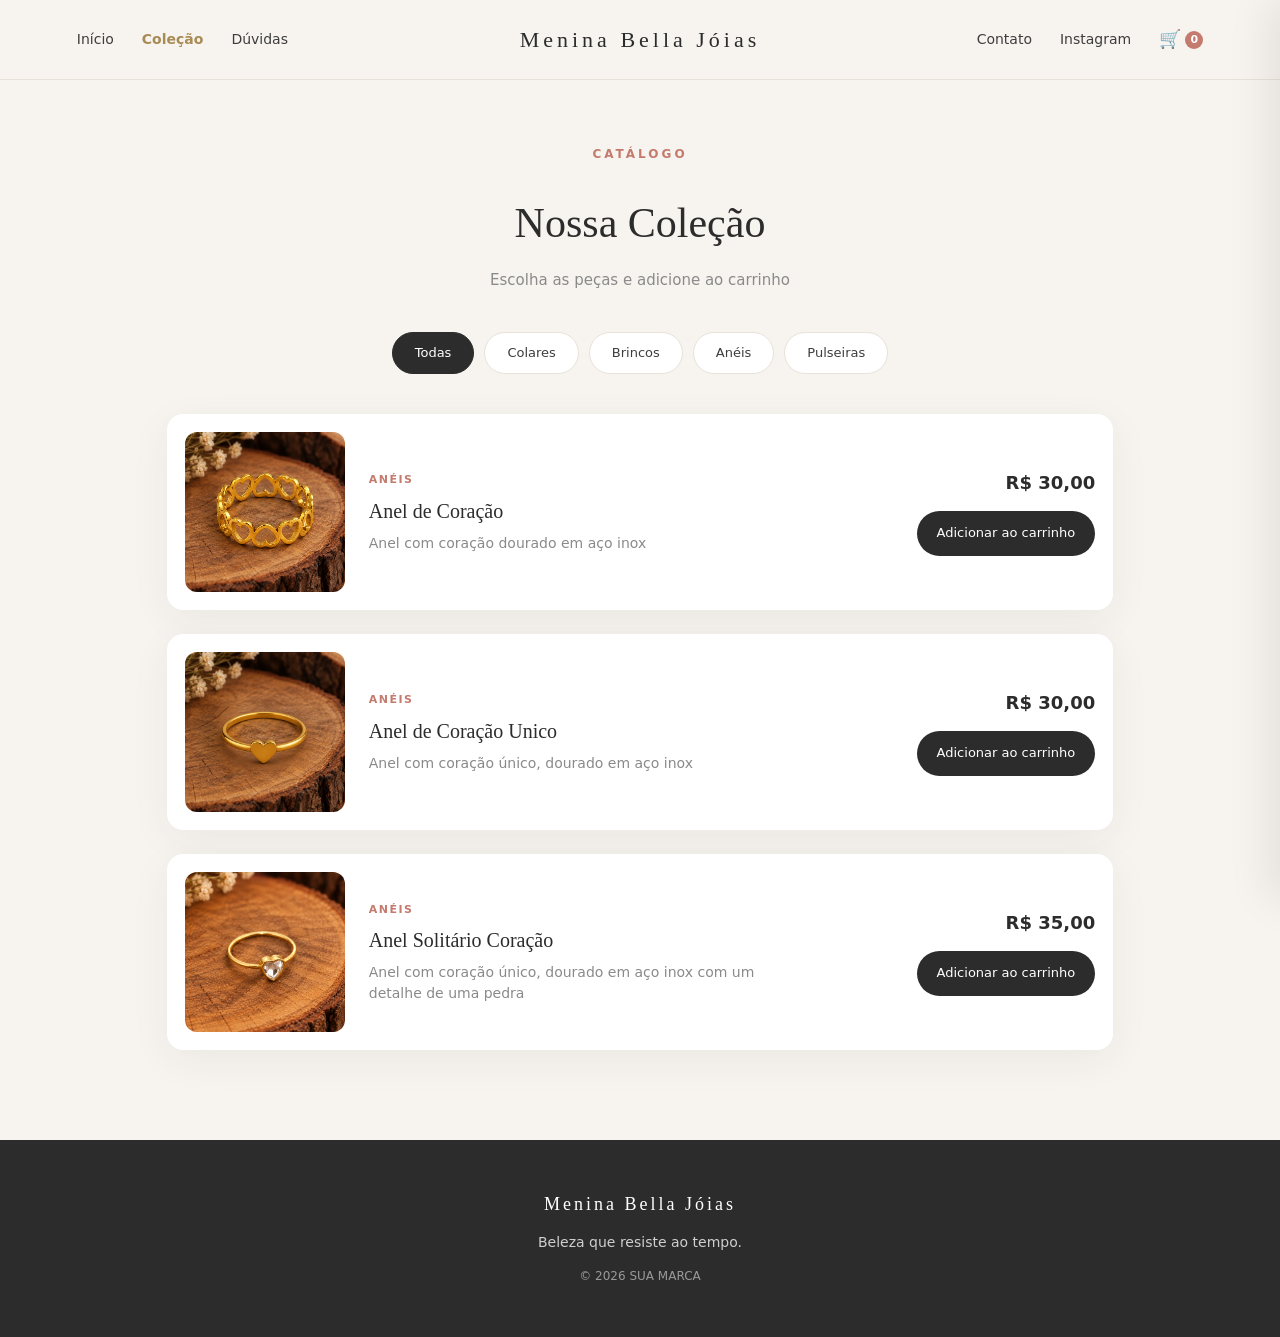
==== colecao.html @ 0f380710 "Add files via upload" ====
<!DOCTYPE html>
<html lang="pt-BR">
<head>
  <meta charset="UTF-8">
  <meta name="viewport" content="width=device-width, initial-scale=1.0">
  <meta name="theme-color" content="#f7f4ef">
  <title>Coleção | SUA MARCA</title>
  <link rel="stylesheet" href="style.css?v=3">
  <script src="script.js?v=4" defer></script>
</head>
<body>
  <header class="topo">
    <nav class="nav-esquerda">
      <a href="index.html">Início</a>
      <a href="colecao.html" class="ativo">Coleção</a>
      <a href="index.html#duvidas">Dúvidas</a>
    </nav>

    <a class="logo" href="index.html">SUA MARCA</a>

    <div class="nav-direita">
      <a href="index.html#contato">Contato</a>
      <a class="instagram-topo" href="#" id="instagramTopo" target="_blank" rel="noopener">Instagram</a>
      <button class="carrinho-btn" id="abrirCarrinho" aria-label="Abrir carrinho">
        <span class="carrinho-icone">🛒</span>
        <span class="carrinho-contador" id="carrinhoContador">0</span>
      </button>
    </div>
  </header>

  <main>
    <section class="pagina-colecao">
      <div class="pagina-colecao-topo">
        <span class="sobretitulo">Catálogo</span>
        <h1>Nossa Coleção</h1>
        <p>Escolha as peças e adicione ao carrinho</p>
      </div>

      <div class="filtros" id="filtros">
        <button class="filtro ativo" data-categoria="Todas">Todas</button>
        <button class="filtro" data-categoria="Colares">Colares</button>
        <button class="filtro" data-categoria="Brincos">Brincos</button>
        <button class="filtro" data-categoria="Anéis">Anéis</button>
        <button class="filtro" data-categoria="Pulseiras">Pulseiras</button>
      </div>

      <div class="lista-produtos" id="produtos"></div>
    </section>
  </main>

  <footer>
    <div class="footer-conteudo">
      <a class="logo" href="index.html">SUA MARCA</a>
      <p>Beleza que resiste ao tempo.</p>
      <small>© <span id="ano"></span> SUA MARCA</small>
    </div>
  </footer>

    <!-- MODAL PRODUTO -->
  <div class="modal" id="modalProduto" hidden>
    <div class="modal-fundo" id="fecharModalFundo"></div>
    <div class="modal-conteudo">
      <button class="modal-fechar" id="fecharModal">×</button>
      
      <div class="modal-imagem">
        <img id="modalImg" src="" alt="">
      </div>

      <div class="modal-info">
        <span class="tag" id="modalCategoria"></span>
        <h3 id="modalNome"></h3>
        <p class="modal-descricao" id="modalDescricao"></p>
        <p class="modal-preco" id="modalPreco"></p>

        <div class="tamanhos" id="modalTamanhos" hidden>
          <span class="tamanhos-titulo">Escolha o tamanho:</span>
          <div class="tamanhos-lista" id="listaTamanhos"></div>
        </div>

        <button class="botao" id="modalAdicionar" disabled>Adicionar ao carrinho</button>
      </div>
    </div>
  </div>

  <!-- CARRINHO -->
  <div class="carrinho-painel" id="carrinhoPainel">
    <div class="carrinho-cabecalho">
      <h3>Carrinho</h3>
      <button class="modal-fechar" id="fecharCarrinho">×</button>
    </div>
    <div class="carrinho-itens" id="carrinhoItens"></div>
    <div class="carrinho-rodape">
      <div class="carrinho-total">
        <span>Total</span>
        <strong id="carrinhoTotal">R$ 0,00</strong>
      </div>
      <button class="botao" id="fazerPedido" disabled>Fazer pedido</button>
      <p class="carrinho-obs">Enviaremos o pedido pelo WhatsApp para combinarmos os detalhes.</p>
    </div>
  </div>
  <div class="carrinho-fundo" id="carrinhoFundo"></div>
</body>
</html>
---- style.css ----
:root {
  --creme: #f7f4ef;
  --branco: #ffffff;
  --carvao: #2c2c2c;
  --texto: #3d3d3d;
  --dourado: #c5a572;
  --dourado-escuro: #a88b55;
  --rose: #c47a6d;
  --cinza: #8a8a8a;
  --borda: #e8e2d9;
  --sombra: 0 10px 40px rgba(44, 44, 44, 0.06);
}

* {
  box-sizing: border-box;
  margin: 0;
  padding: 0;
}

html {
  scroll-behavior: smooth;
}

body {
  font-family: "Segoe UI", system-ui, -apple-system, sans-serif;
  background: var(--creme);
  color: var(--texto);
  line-height: 1.6;
}

a {
  color: inherit;
  text-decoration: none;
}

button {
  font: inherit;
  border: none;
  background: none;
  cursor: pointer;
}

/* ========== HEADER ========== */
.topo {
  display: grid;
  grid-template-columns: 1fr auto 1fr;
  align-items: center;
  padding: 22px 6%;
  background: rgba(247, 244, 239, 0.92);
  backdrop-filter: blur(12px);
  position: sticky;
  top: 0;
  z-index: 50;
  border-bottom: 1px solid var(--borda);
}

.nav-esquerda,
.nav-direita {
  display: flex;
  align-items: center;
  gap: 28px;
  font-size: 14px;
}

.nav-direita {
  justify-content: flex-end;
}

.nav-esquerda a:hover,
.nav-direita a:hover {
  color: var(--dourado-escuro);
}

.logo {
  font-family: Georgia, "Times New Roman", serif;
  font-size: 22px;
  letter-spacing: 4px;
  color: var(--carvao);
  text-align: center;
}

.instagram-topo {
  font-weight: 500;
}

.carrinho-btn {
  position: relative;
  display: flex;
  align-items: center;
  gap: 4px;
  font-size: 18px;
}

.carrinho-contador {
  background: var(--rose);
  color: white;
  font-size: 11px;
  font-weight: 600;
  min-width: 18px;
  height: 18px;
  border-radius: 50%;
  display: flex;
  align-items: center;
  justify-content: center;
}

/* ========== HERO ========== */
/* ========== HERO ========== */
.hero {
  display: grid;
  grid-template-columns: 1fr 1fr;
  align-items: center;
  gap: 40px;
  padding: 40px 6% 50px;
  max-width: 1300px;
  margin: 0 auto;
}

.hero-conteudo {
  padding: 20px 0;
}

.sobretitulo {
  display: inline-block;
  font-size: 12px;
  font-weight: 600;
  letter-spacing: 3px;
  text-transform: uppercase;
  color: var(--rose);
  margin-bottom: 18px;
}

.hero h1 {
  font-family: Georgia, serif;
  font-size: clamp(42px, 5vw, 58px);
  font-weight: normal;
  line-height: 1.12;
  color: var(--carvao);
  margin-bottom: 20px;
}

.hero-conteudo p {
  font-size: 16px;
  color: var(--cinza);
  max-width: 360px;
  margin-bottom: 32px;
}

.botao {
  display: inline-flex;
  align-items: center;
  justify-content: center;
  padding: 14px 30px;
  background: var(--carvao);
  color: white;
  font-size: 14px;
  font-weight: 500;
  border-radius: 100px;
  transition: 0.25s;
}

.botao:hover {
  background: var(--dourado-escuro);
}

.botao:disabled {
  opacity: 0.4;
  cursor: not-allowed;
}

.botao-outline {
  background: transparent;
  color: var(--carvao);
  border: 1.5px solid var(--carvao);
}

.botao-outline:hover {
  background: var(--carvao);
  color: white;
}

.hero-imagem {
  border-radius: 18px;
  overflow: hidden;
  max-height: 420px;
}

.hero-imagem img {
  width: 100%;
  height: 420px;
  object-fit: cover;
  display: block;
}

/* ========== COLEÇÃO ========== */
/* ========== COLEÇÃO ========== */
.colecao {
  padding: 50px 6% 80px;
  max-width: 1100px;
  margin: 0 auto;
}

.filtros {
  display: flex;
  flex-wrap: wrap;
  gap: 10px;
  margin-bottom: 40px;
  justify-content: center;
}

.filtro {
  padding: 10px 22px;
  border-radius: 100px;
  border: 1px solid var(--borda);
  background: var(--branco);
  font-size: 13px;
  color: var(--texto);
  transition: 0.2s;
}

.filtro:hover,
.filtro.ativo {
  background: var(--carvao);
  color: white;
  border-color: var(--carvao);
}

/* LISTA DE PRODUTOS */
.lista-produtos {
  display: flex;
  flex-direction: column;
  gap: 24px;
}

.produto-lista {
  display: grid;
  grid-template-columns: 160px 1fr auto;
  gap: 24px;
  align-items: center;
  background: var(--branco);
  border-radius: 16px;
  padding: 18px;
  box-shadow: var(--sombra);
  transition: transform 0.25s, box-shadow 0.25s;
}

.produto-lista:hover {
  transform: translateY(-3px);
  box-shadow: 0 14px 40px rgba(44, 44, 44, 0.08);
}

.produto-lista-imagem {
  width: 160px;
  height: 160px;
  border-radius: 12px;
  overflow: hidden;
  background: #eee;
  cursor: pointer;
}

.produto-lista-imagem img {
  width: 100%;
  height: 100%;
  object-fit: cover;
  transition: transform 0.4s;
}

.produto-lista:hover .produto-lista-imagem img {
  transform: scale(1.05);
}

.produto-lista-info {
  display: flex;
  flex-direction: column;
  gap: 6px;
}

.produto-lista-info .categoria {
  font-size: 11px;
  letter-spacing: 1.5px;
  text-transform: uppercase;
  color: var(--rose);
  font-weight: 600;
}

.produto-lista-info h3 {
  font-family: Georgia, serif;
  font-size: 20px;
  font-weight: normal;
  color: var(--carvao);
  cursor: pointer;
}

.produto-lista-info .descricao {
  font-size: 14px;
  color: var(--cinza);
  line-height: 1.5;
  max-width: 420px;
}

.produto-lista-acao {
  display: flex;
  flex-direction: column;
  align-items: flex-end;
  gap: 14px;
  min-width: 140px;
}

.produto-lista-acao .preco {
  font-size: 18px;
  font-weight: 600;
  color: var(--carvao);
}

.produto-lista-acao .botao {
  padding: 12px 20px;
  font-size: 13px;
}

/* Responsivo da lista */
@media (max-width: 700px) {
  .produto-lista {
    grid-template-columns: 110px 1fr;
    gap: 16px;
  }

  .produto-lista-imagem {
    width: 110px;
    height: 110px;
  }

  .produto-lista-acao {
    grid-column: 1 / -1;
    flex-direction: row;
    justify-content: space-between;
    align-items: center;
    margin-top: 6px;
  }
}
/* ========== DÚVIDAS ========== */
.duvidas {
  padding: 90px 6%;
  background: var(--branco);
}

.duvidas-topo {
  text-align: center;
  margin-bottom: 50px;
}

.duvidas-topo h2 {
  font-family: Georgia, serif;
  font-size: clamp(32px, 4vw, 42px);
  font-weight: normal;
  color: var(--carvao);
  margin-top: 8px;
}

.duvidas-grid {
  display: grid;
  grid-template-columns: 0.9fr 1.3fr;
  gap: 60px;
  max-width: 1050px;
  margin: 0 auto;
}

.sobre-nos h3 {
  font-family: Georgia, serif;
  font-size: 24px;
  font-weight: normal;
  color: var(--carvao);
  margin-bottom: 16px;
}

.sobre-nos p {
  color: var(--cinza);
  line-height: 1.75;
}

.faq-item {
  border-bottom: 1px solid var(--borda);
}

.faq-pergunta {
  width: 100%;
  text-align: left;
  padding: 20px 0;
  font-size: 15px;
  font-weight: 500;
  color: var(--carvao);
  display: flex;
  justify-content: space-between;
  align-items: center;
  gap: 20px;
}

.faq-pergunta::after {
  content: "+";
  font-size: 22px;
  color: var(--dourado);
  font-weight: 300;
}

.faq-item.aberto .faq-pergunta::after {
  content: "−";
}

.faq-resposta {
  max-height: 0;
  overflow: hidden;
  transition: max-height 0.35s ease;
}

.faq-item.aberto .faq-resposta {
  max-height: 280px;
}

.faq-resposta p {
  padding-bottom: 20px;
  color: var(--cinza);
  font-size: 14px;
  line-height: 1.7;
}

/* ========== CONTATO ========== */
.contato {
  padding: 100px 6%;
  background: var(--creme);
}

.contato-box {
  max-width: 580px;
  margin: 0 auto;
  text-align: center;
  background: var(--branco);
  padding: 60px 40px;
  border-radius: 24px;
  box-shadow: var(--sombra);
}

.contato-box h2 {
  font-family: Georgia, serif;
  font-size: 34px;
  font-weight: normal;
  color: var(--carvao);
  margin: 10px 0 16px;
}

.contato-box p {
  color: var(--cinza);
  margin-bottom: 32px;
}

.contato-botoes {
  display: flex;
  justify-content: center;
  gap: 14px;
  flex-wrap: wrap;
}

/* ========== FOOTER ========== */
footer {
  padding: 50px 20px;
  text-align: center;
  background: var(--carvao);
  color: #cfcfcf;
}

footer .logo {
  color: white;
  font-size: 18px;
  letter-spacing: 3px;
}

footer p {
  margin: 12px 0 8px;
  font-size: 14px;
}

footer small {
  font-size: 12px;
  color: #999;
}

/* ========== MODAL ========== */
.modal {
  position: fixed;
  inset: 0;
  z-index: 100;
  display: flex;
  align-items: center;
  justify-content: center;
  padding: 20px;
}

.modal[hidden] {
  display: none;
}

.modal-fundo {
  position: absolute;
  inset: 0;
  background: rgba(44, 44, 44, 0.45);
}

.modal-conteudo {
  position: relative;
  background: var(--branco);
  width: 100%;
  max-width: 880px;
  display: grid;
  grid-template-columns: 1fr 1fr;
  border-radius: 20px;
  overflow: hidden;
  max-height: 90vh;
}

.modal-fechar {
  position: absolute;
  top: 16px;
  right: 20px;
  font-size: 28px;
  color: #666;
  z-index: 2;
  line-height: 1;
}

.modal-imagem img {
  width: 100%;
  height: 100%;
  object-fit: cover;
  min-height: 400px;
}

.modal-info {
  padding: 48px 40px;
  display: flex;
  flex-direction: column;
  gap: 14px;
}

.tag {
  font-size: 11px;
  letter-spacing: 1.5px;
  text-transform: uppercase;
  color: var(--rose);
  font-weight: 600;
}

.modal-info h3 {
  font-family: Georgia, serif;
  font-size: 28px;
  font-weight: normal;
  color: var(--carvao);
}

.modal-descricao {
  color: var(--cinza);
  font-size: 15px;
  line-height: 1.7;
  flex: 1;
}

.modal-preco {
  font-size: 22px;
  font-weight: 600;
  color: var(--carvao);
}

/* ========== CARRINHO ========== */
.carrinho-painel {
  position: fixed;
  top: 0;
  right: 0;
  width: 400px;
  max-width: 100%;
  height: 100%;
  background: var(--branco);
  z-index: 200;
  display: flex;
  flex-direction: column;
  transform: translateX(100%);
  transition: transform 0.35s ease;
  box-shadow: -12px 0 40px rgba(0,0,0,0.08);
}

.carrinho-painel.aberto {
  transform: translateX(0);
}

.carrinho-fundo {
  position: fixed;
  inset: 0;
  background: rgba(44, 44, 44, 0.35);
  z-index: 150;
  opacity: 0;
  visibility: hidden;
  transition: 0.3s;
}

.carrinho-fundo.aberto {
  opacity: 1;
  visibility: visible;
}

.carrinho-cabecalho {
  display: flex;
  justify-content: space-between;
  align-items: center;
  padding: 24px 28px;
  border-bottom: 1px solid var(--borda);
}

.carrinho-cabecalho h3 {
  font-family: Georgia, serif;
  font-size: 22px;
  font-weight: normal;
  color: var(--carvao);
}

.carrinho-itens {
  flex: 1;
  overflow-y: auto;
  padding: 12px 28px;
}

.carrinho-vazio {
  text-align: center;
  color: var(--cinza);
  padding: 60px 0;
  font-size: 15px;
}

.carrinho-item {
  display: flex;
  gap: 16px;
  padding: 18px 0;
  border-bottom: 1px solid var(--borda);
}

.carrinho-item img {
  width: 76px;
  height: 76px;
  object-fit: cover;
  border-radius: 10px;
  background: #eee;
}

.carrinho-item-info h4 {
  font-size: 15px;
  font-weight: 500;
  color: var(--carvao);
  margin-bottom: 4px;
}

.carrinho-item-info p {
  font-size: 13px;
  color: var(--cinza);
}

.carrinho-item-remover {
  font-size: 12px;
  color: var(--rose);
  margin-top: 8px;
  text-decoration: underline;
}

.carrinho-rodape {
  padding: 24px 28px 32px;
  border-top: 1px solid var(--borda);
}

.carrinho-total {
  display: flex;
  justify-content: space-between;
  font-size: 18px;
  margin-bottom: 20px;
  color: var(--carvao);
}

/* ========== PÁGINA COLEÇÃO ========== */
.pagina-colecao {
  padding: 60px 6% 90px;
  max-width: 1100px;
  margin: 0 auto;
}

.pagina-colecao-topo {
  text-align: center;
  margin-bottom: 40px;
}

.pagina-colecao-topo h1 {
  font-family: Georgia, serif;
  font-size: clamp(32px, 4vw, 42px);
  font-weight: normal;
  color: var(--carvao);
  margin: 8px 0 10px;
}

.pagina-colecao-topo p {
  color: var(--cinza);
  font-size: 15px;
}

.nav-esquerda a.ativo,
.nav-direita a.ativo {
  color: var(--dourado-escuro);
  font-weight: 600;
}
/* Tamanhos */
.tamanhos {
  margin: 8px 0 6px;
}

.tamanhos-titulo {
  display: block;
  font-size: 13px;
  font-weight: 500;
  color: var(--carvao);
  margin-bottom: 10px;
}

.tamanhos-lista {
  display: flex;
  flex-wrap: wrap;
  gap: 8px;
}

.tamanho-btn {
  min-width: 42px;
  height: 38px;
  border: 1px solid var(--borda);
  border-radius: 8px;
  background: white;
  font-size: 13px;
  color: var(--carvao);
  transition: 0.2s;
}

.tamanho-btn:hover {
  border-color: var(--carvao);
}

.tamanho-btn.selecionado {
  background: var(--carvao);
  color: white;
  border-color: var(--carvao);
}

/* ===== VERSÃO PARA CELULAR ===== */
@media (max-width: 768px) {

  /* Ajuste geral */
  img {
    max-width: 100%;
  }

  /* Menu superior */
  .topo {
    display: flex;
    flex-direction: column;
    align-items: stretch;
    gap: 12px;
    padding: 15px;
    position: relative;
  }

  .topo > .logo {
    order: -1;
    font-size: 20px;
    letter-spacing: 2px;
  }

  .nav-esquerda,
  .nav-direita {
    justify-content: center;
    flex-wrap: wrap;
    gap: 12px 16px;
    font-size: 13px;
  }

  /* Página inicial */
  .hero {
    grid-template-columns: minmax(0, 1fr);
    gap: 22px;
    padding: 30px 16px;
  }

  .hero h1 {
    font-size: clamp(34px, 9vw, 46px);
  }

  .hero-imagem {
    max-height: none;
  }

  .hero-imagem img {
    height: auto;
    aspect-ratio: 4 / 3;
    object-fit: cover;
  }

  /* Coleção de produtos */
  .pagina-colecao {
    padding: 30px 14px 60px;
  }

  .filtros {
    gap: 8px;
    margin-bottom: 24px;
  }

  .filtro {
    padding: 9px 14px;
  }

  .produto-lista {
    grid-template-columns: 95px minmax(0, 1fr);
    gap: 12px;
    padding: 12px;
  }

  .produto-lista-imagem {
    width: 95px;
    height: 95px;
  }

  .produto-lista-info {
    min-width: 0;
    overflow-wrap: anywhere;
  }

  .produto-lista-info h3 {
    font-size: 17px;
  }

  .produto-lista-acao {
    grid-column: 1 / -1;
    min-width: 0;
    flex-direction: row;
    flex-wrap: wrap;
    align-items: center;
    justify-content: space-between;
    gap: 10px;
  }

  .produto-lista-acao .botao {
    max-width: 100%;
    text-align: center;
  }

  /* Dúvidas e contato */
  .duvidas {
    padding: 50px 16px;
  }

  .duvidas-grid {
    grid-template-columns: minmax(0, 1fr);
    gap: 28px;
  }

  .contato {
    padding: 50px 16px;
  }

  .contato-box {
    padding: 32px 18px;
  }

  .contato-box h2 {
    font-size: 28px;
  }

  /* Janela do produto */
  .modal {
    padding: 12px;
  }

  .modal-conteudo {
    grid-template-columns: minmax(0, 1fr);
    max-height: 90dvh;
    overflow-y: auto;
  }

  .modal-imagem img {
    height: 220px;
    min-height: 0;
  }

  .modal-info {
    padding: 24px 18px;
  }

  /* Carrinho */
  .carrinho-painel {
    width: 100%;
  }
}

/* CORREÇÃO DO CABEÇALHO NO CELULAR */

@media screen and (max-width: 768px) {

  .topo {
    display: flex;
    flex-direction: column;
    align-items: center;
    width: 100%;
    padding: 16px 12px;
    gap: 14px;
  }

  /* Nome da loja centralizado */
  .topo .logo {
    order: -1;
    width: 100%;
    text-align: center;
    font-size: 20px;
    letter-spacing: 2px;
    line-height: 1.4;
  }

  /* Menus adaptados à tela */
  .topo .nav-esquerda,
  .topo .nav-direita {
    width: 100%;
    display: flex;
    align-items: center;
    justify-content: center;
    flex-wrap: wrap;
    gap: 12px 18px;
    font-size: 13px;
  }

  .topo .nav-esquerda {
    order: 1;
  }

  .topo .nav-direita {
    order: 2;
  }

  /* Carrinho completamente visível */
  .topo .carrinho-btn {
    flex-shrink: 0;
  }

}
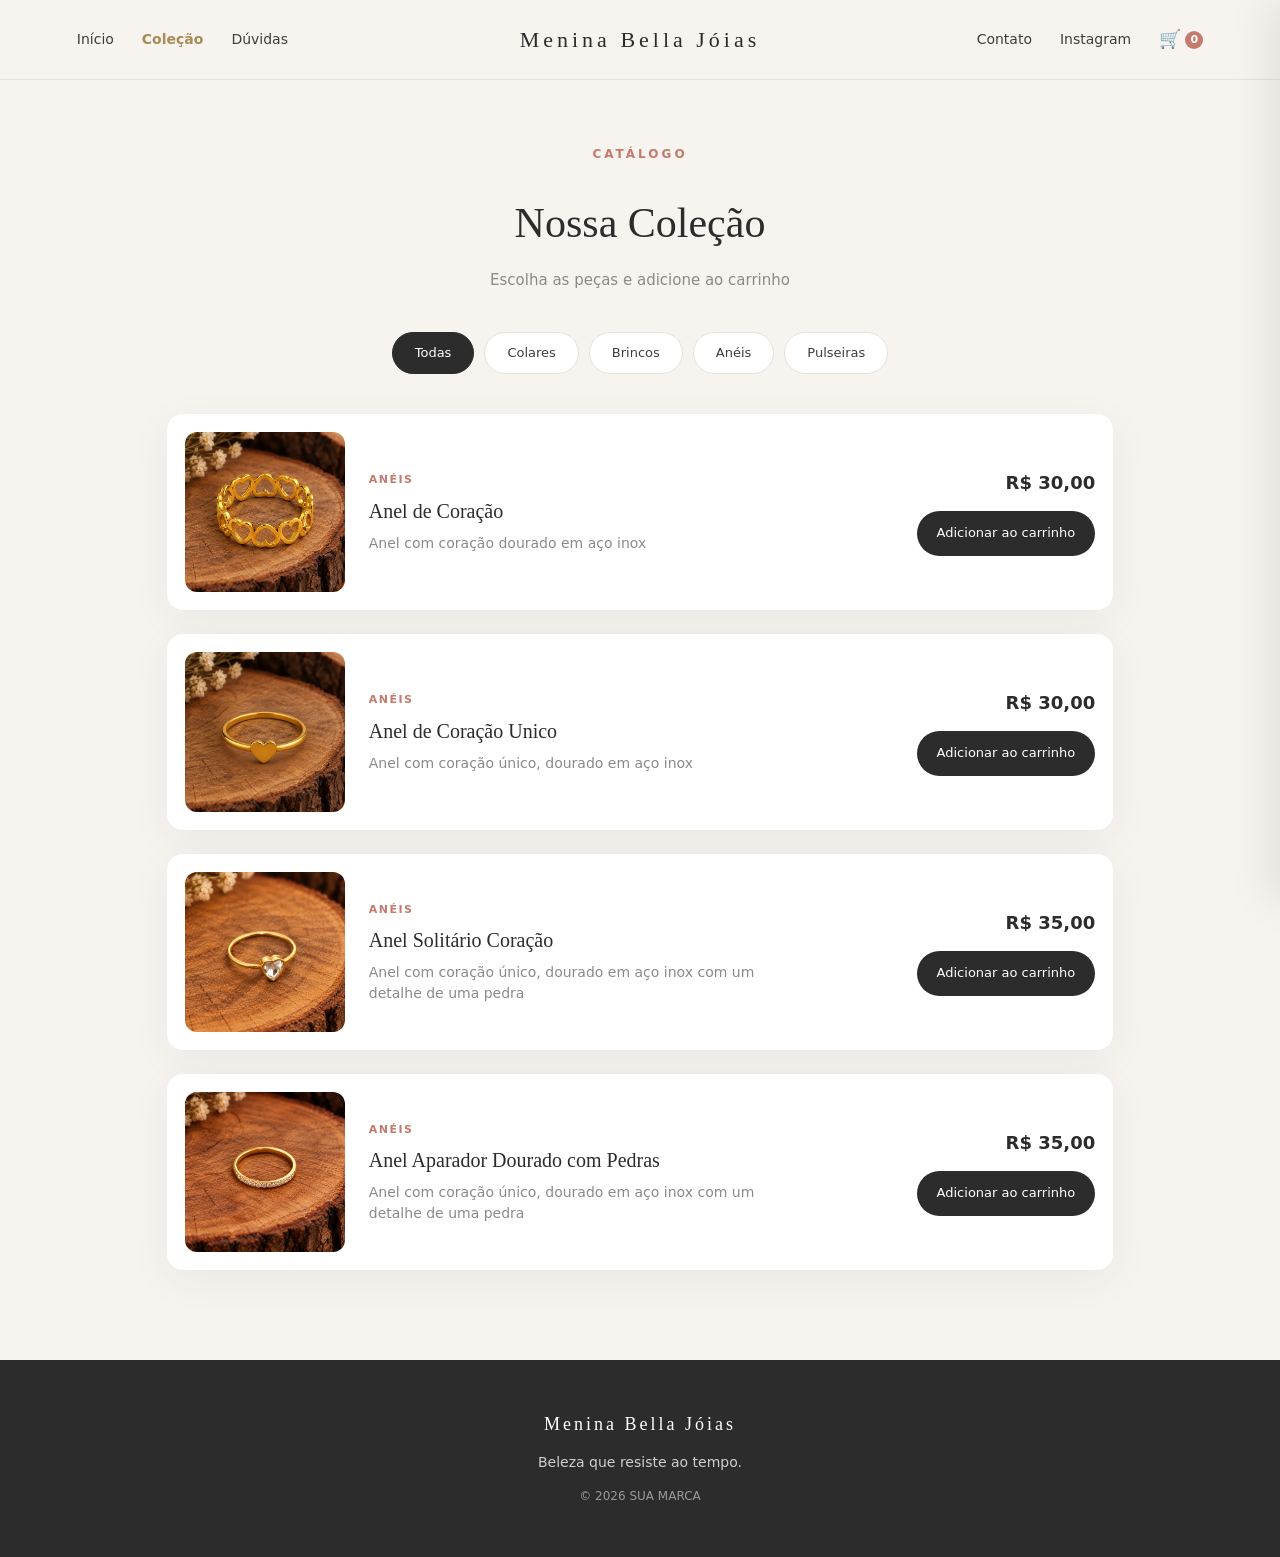
==== commit f3f19e18: "Add files via upload" ====
--- a/colecao.html
+++ b/colecao.html
@@ -6,7 +6,7 @@
   <meta name="theme-color" content="#f7f4ef">
   <title>Coleção | SUA MARCA</title>
   <link rel="stylesheet" href="style.css?v=3">
-  <script src="script.js?v=4" defer></script>
+  <script src="script.js?v=5" defer></script>
 </head>
 <body>
   <header class="topo">
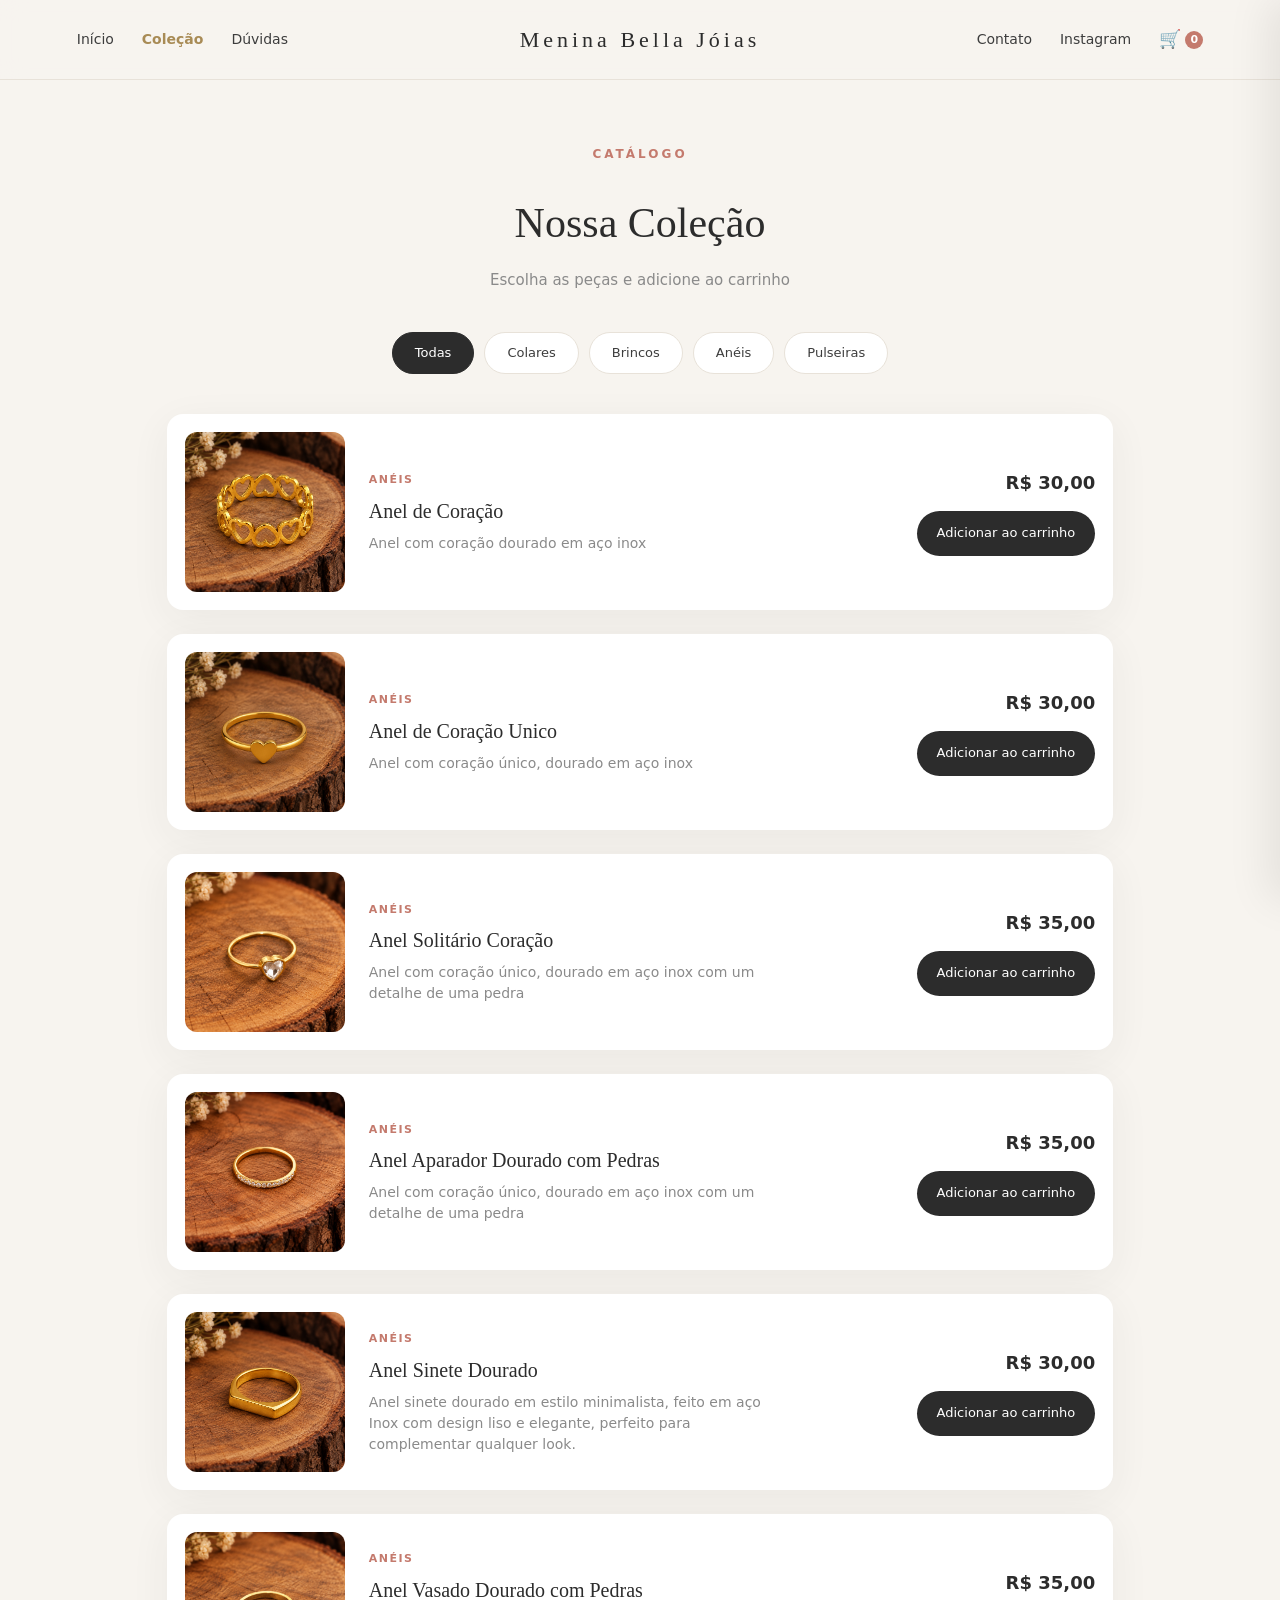
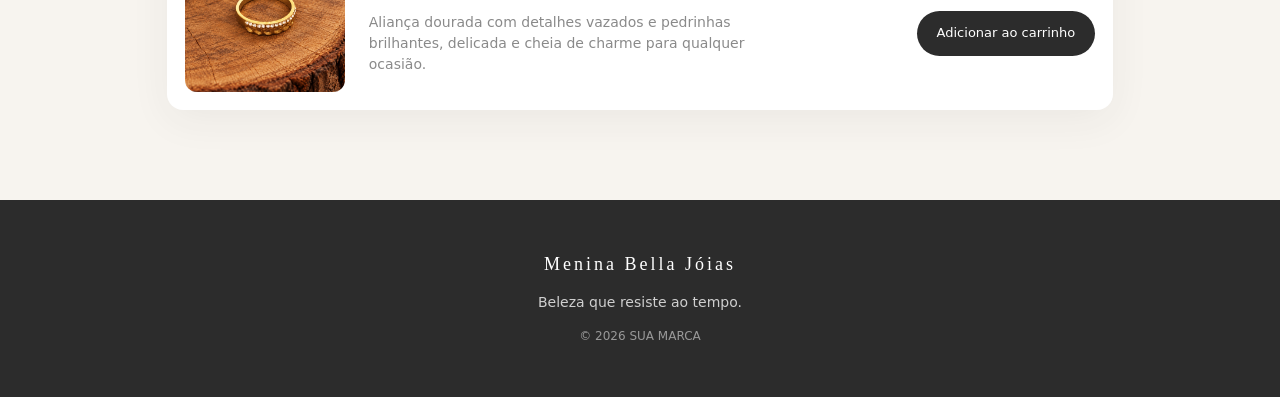
==== commit 01926fc3: "Oct 18, 2026, 12:49 AM" ====
--- a/colecao.html
+++ b/colecao.html
@@ -6,7 +6,7 @@
   <meta name="theme-color" content="#f7f4ef">
   <title>Coleção | SUA MARCA</title>
   <link rel="stylesheet" href="style.css?v=3">
-  <script src="script.js?v=5" defer></script>
+  <script src="script.js?v=6" defer></script>
 </head>
 <body>
   <header class="topo">
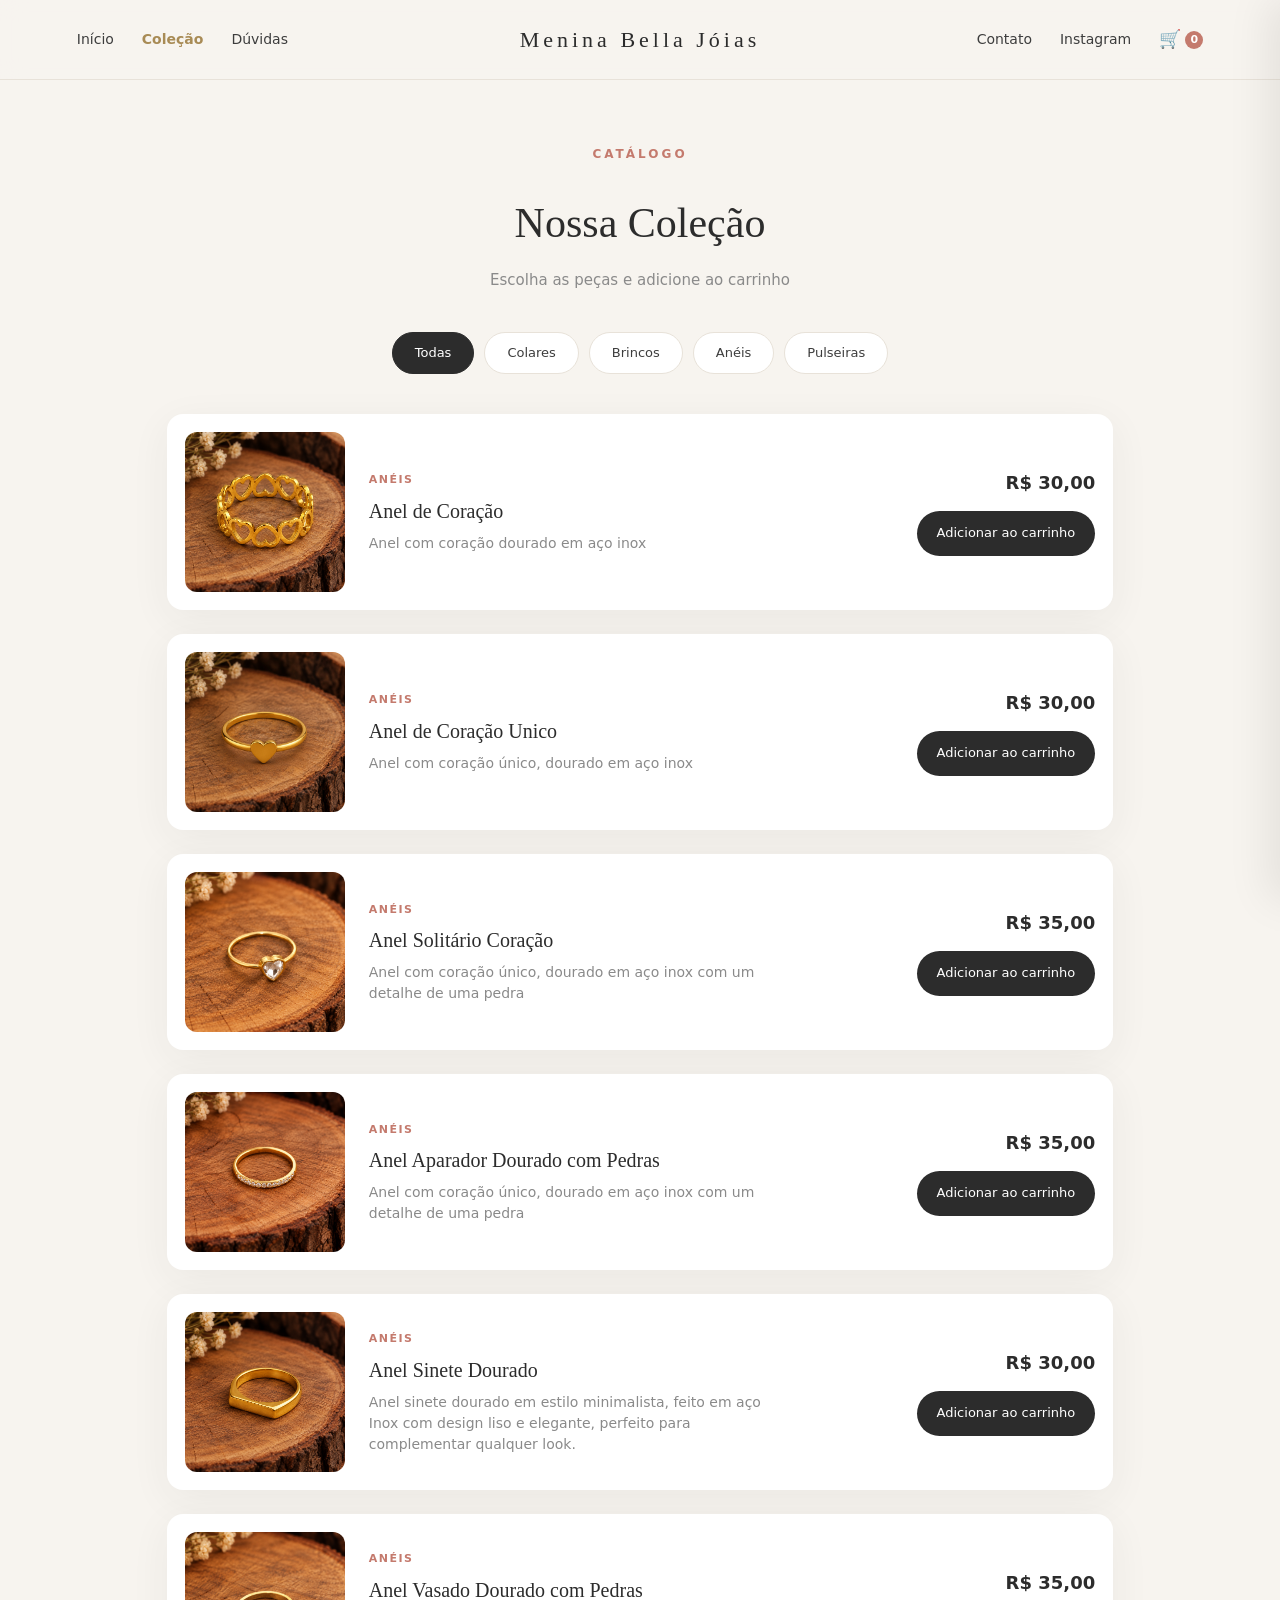
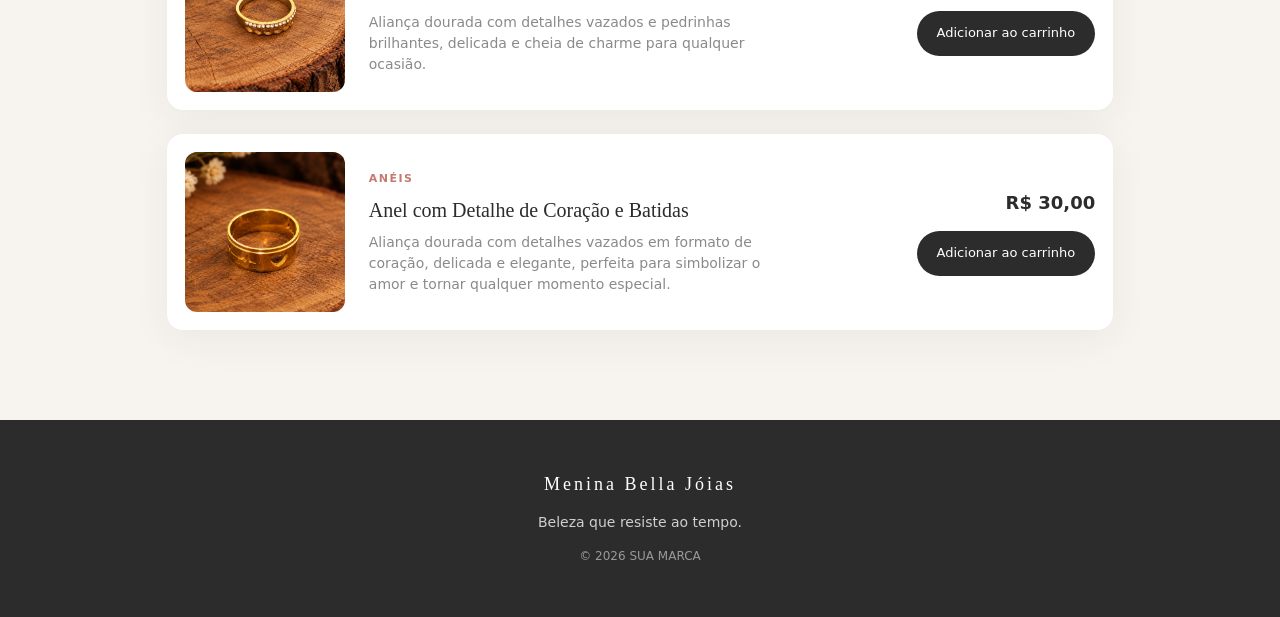
==== commit 8aef6663: "Add files via upload" ====
--- a/colecao.html
+++ b/colecao.html
@@ -6,7 +6,7 @@
   <meta name="theme-color" content="#f7f4ef">
   <title>Coleção | SUA MARCA</title>
   <link rel="stylesheet" href="style.css?v=3">
-  <script src="script.js?v=6" defer></script>
+  <script src="script.js?v=5" defer></script>
 </head>
 <body>
   <header class="topo">
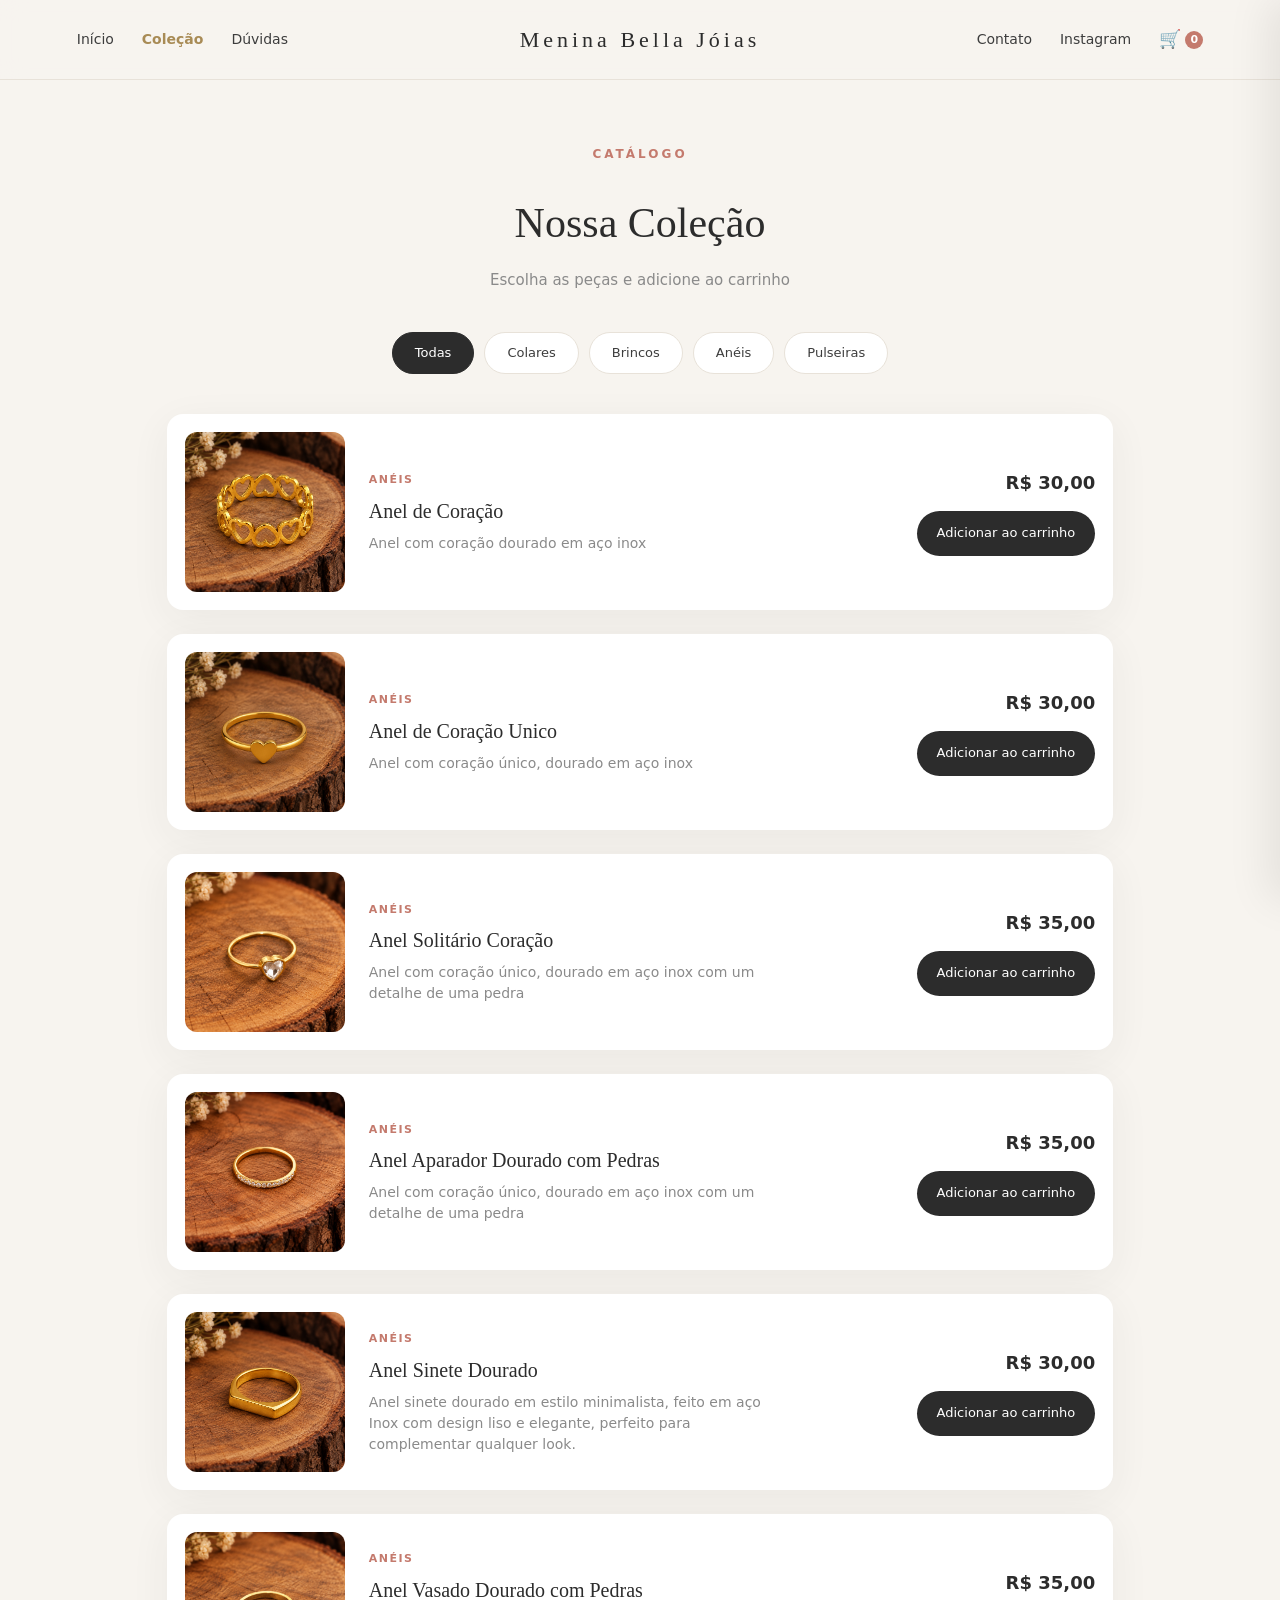
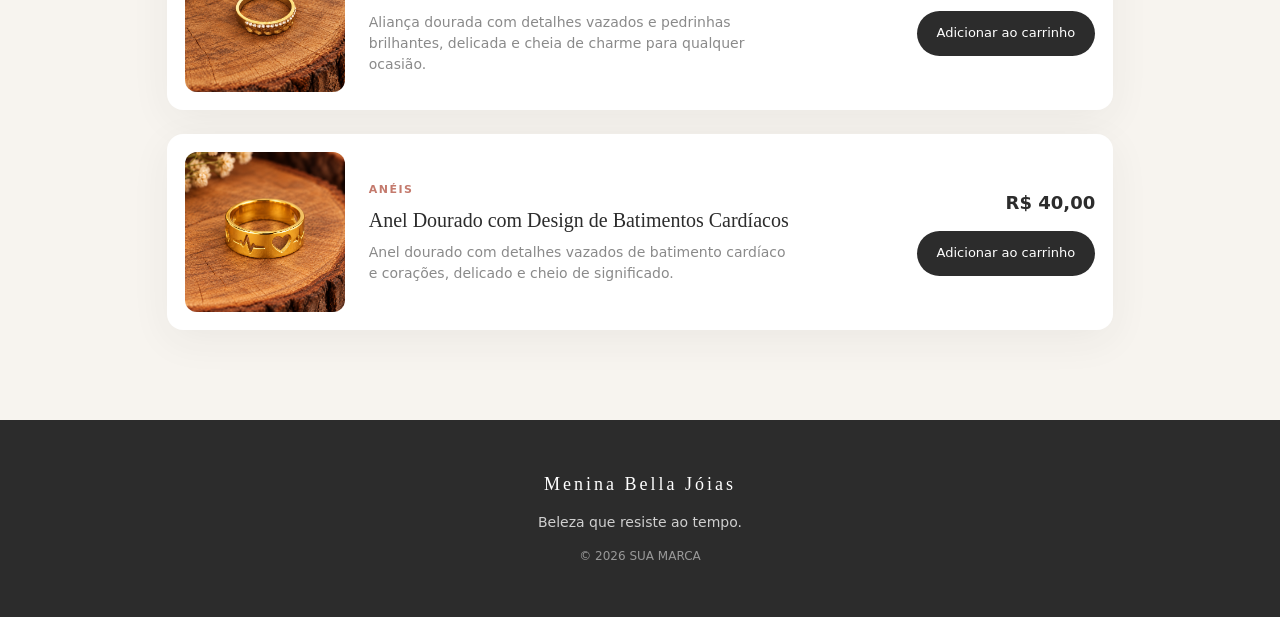
==== commit 0b1d579b: "Versão 7 Versão 7" ====
--- a/colecao.html
+++ b/colecao.html
@@ -6,7 +6,7 @@
   <meta name="theme-color" content="#f7f4ef">
   <title>Coleção | SUA MARCA</title>
   <link rel="stylesheet" href="style.css?v=3">
-  <script src="script.js?v=5" defer></script>
+  <script src="script.js?v=7" defer></script>
 </head>
 <body>
   <header class="topo">
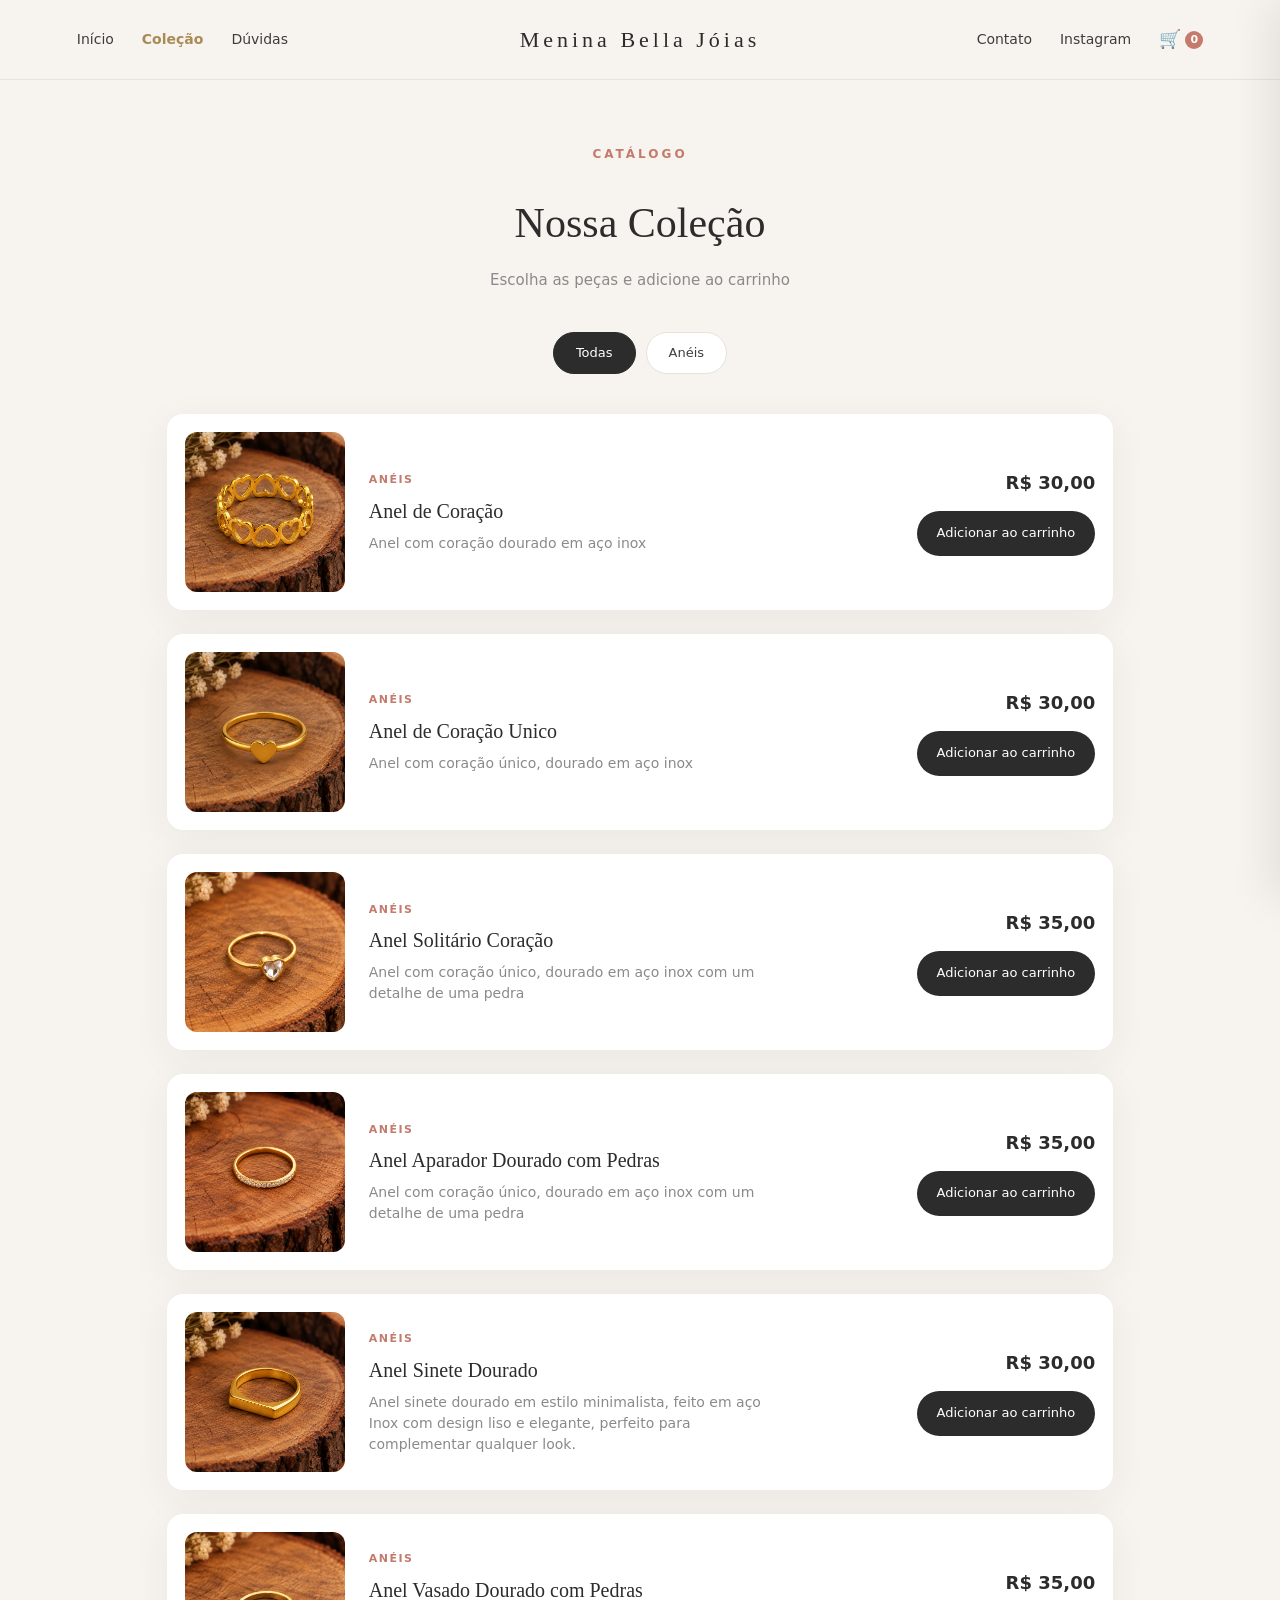
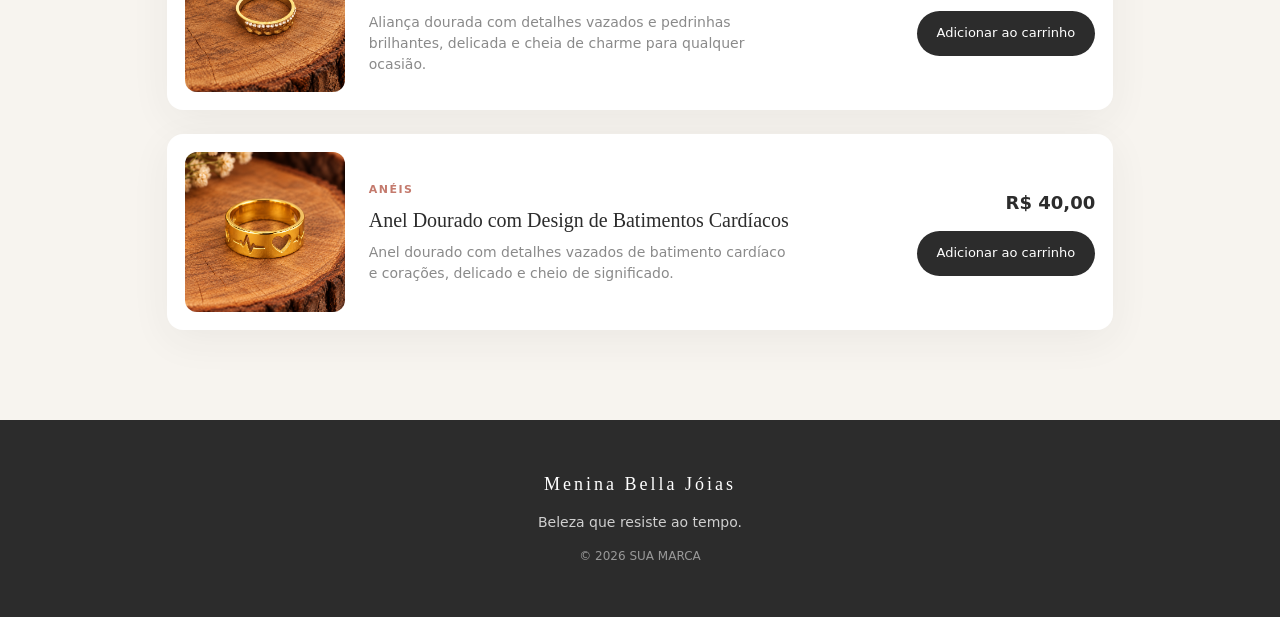
==== commit 2c7b3a1f: "Produtos movidos .json" ====
--- a/colecao.html
+++ b/colecao.html
@@ -6,7 +6,7 @@
   <meta name="theme-color" content="#f7f4ef">
   <title>Coleção | SUA MARCA</title>
   <link rel="stylesheet" href="style.css?v=3">
-  <script src="script.js?v=7" defer></script>
+  <script src="script.js?v=8" defer></script>
 </head>
 <body>
   <header class="topo">
@@ -36,15 +36,10 @@
         <p>Escolha as peças e adicione ao carrinho</p>
       </div>
 
-      <div class="filtros" id="filtros">
-        <button class="filtro ativo" data-categoria="Todas">Todas</button>
-        <button class="filtro" data-categoria="Colares">Colares</button>
-        <button class="filtro" data-categoria="Brincos">Brincos</button>
-        <button class="filtro" data-categoria="Anéis">Anéis</button>
-        <button class="filtro" data-categoria="Pulseiras">Pulseiras</button>
-      </div>
+      <div class="filtros" id="filtros" aria-label="Filtrar por categoria"></div>
 
-      <div class="lista-produtos" id="produtos"></div>
+      <noscript>Ative o JavaScript para visualizar o catálogo de joias.</noscript>
+      <div class="lista-produtos" id="produtos" aria-busy="true"></div>
     </section>
   </main>
 
@@ -100,4 +95,4 @@
   </div>
   <div class="carrinho-fundo" id="carrinhoFundo"></div>
 </body>
-</html>+</html>
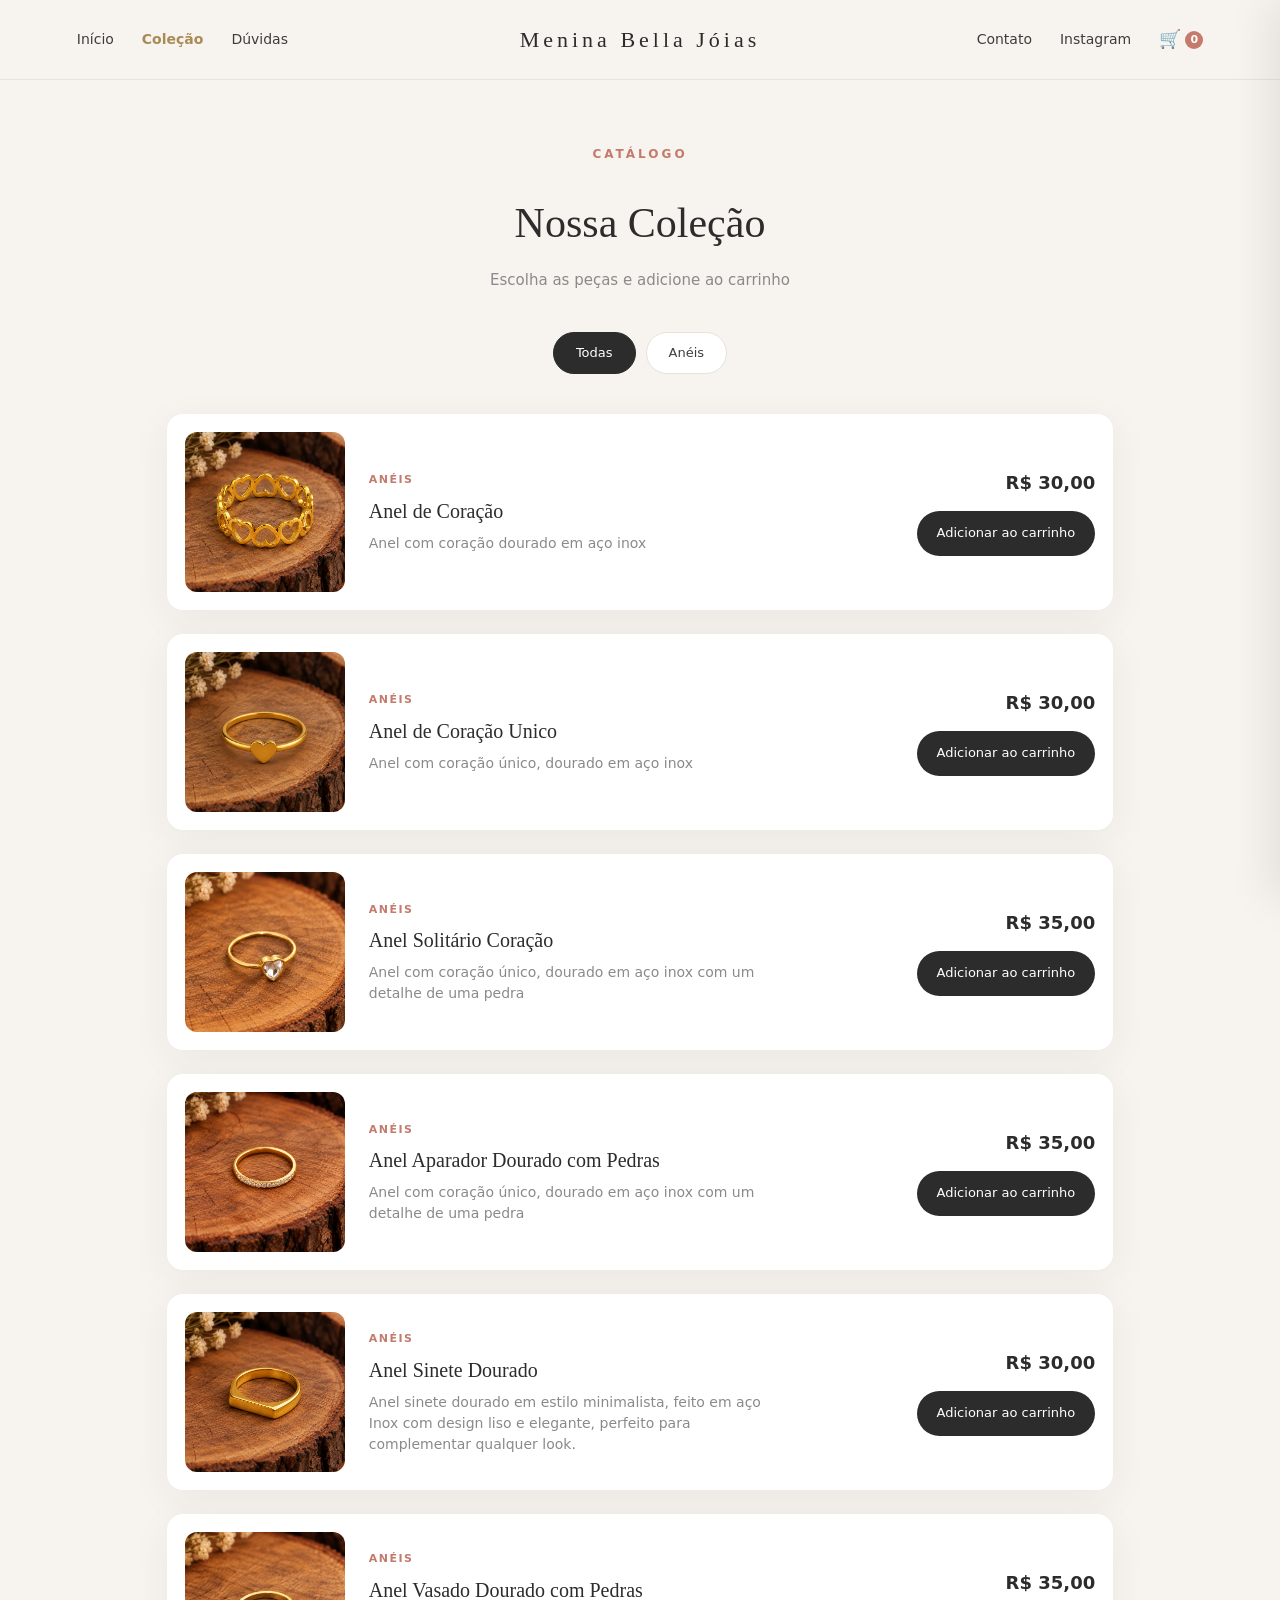
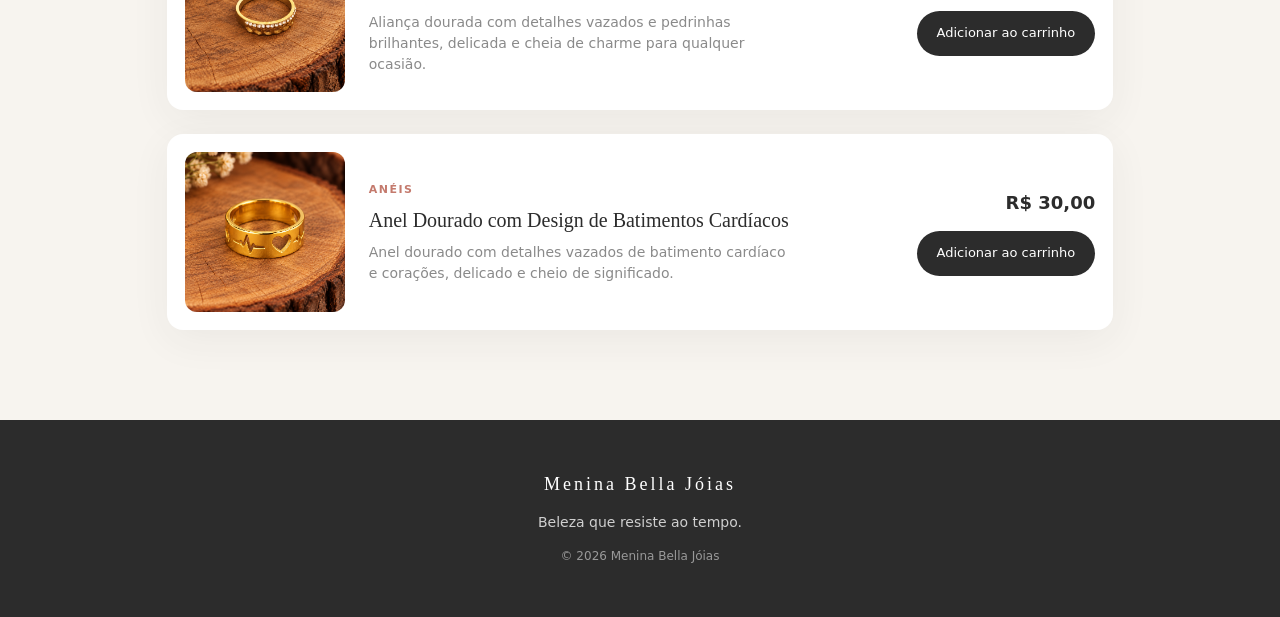
==== commit b680c148: "Ajuste das pastas arquivos" ====
--- a/colecao.html
+++ b/colecao.html
@@ -4,9 +4,9 @@
   <meta charset="UTF-8">
   <meta name="viewport" content="width=device-width, initial-scale=1.0">
   <meta name="theme-color" content="#f7f4ef">
-  <title>Coleção | SUA MARCA</title>
-  <link rel="stylesheet" href="style.css?v=3">
-  <script src="script.js?v=8" defer></script>
+  <title>Coleção | Menina Bella Jóias</title>
+  <link rel="stylesheet" href="style.css?v=4">
+  <script src="script.js?v=9" defer></script>
 </head>
 <body>
   <header class="topo">
@@ -16,7 +16,7 @@
       <a href="index.html#duvidas">Dúvidas</a>
     </nav>
 
-    <a class="logo" href="index.html">SUA MARCA</a>
+    <a class="logo" href="index.html">Menina Bella Jóias</a>
 
     <div class="nav-direita">
       <a href="index.html#contato">Contato</a>
@@ -45,9 +45,9 @@
 
   <footer>
     <div class="footer-conteudo">
-      <a class="logo" href="index.html">SUA MARCA</a>
+      <a class="logo" href="index.html">Menina Bella Jóias</a>
       <p>Beleza que resiste ao tempo.</p>
-      <small>© <span id="ano"></span> SUA MARCA</small>
+      <small>© <span id="ano"></span> <span class="marca">Menina Bella Jóias</span></small>
     </div>
   </footer>
 
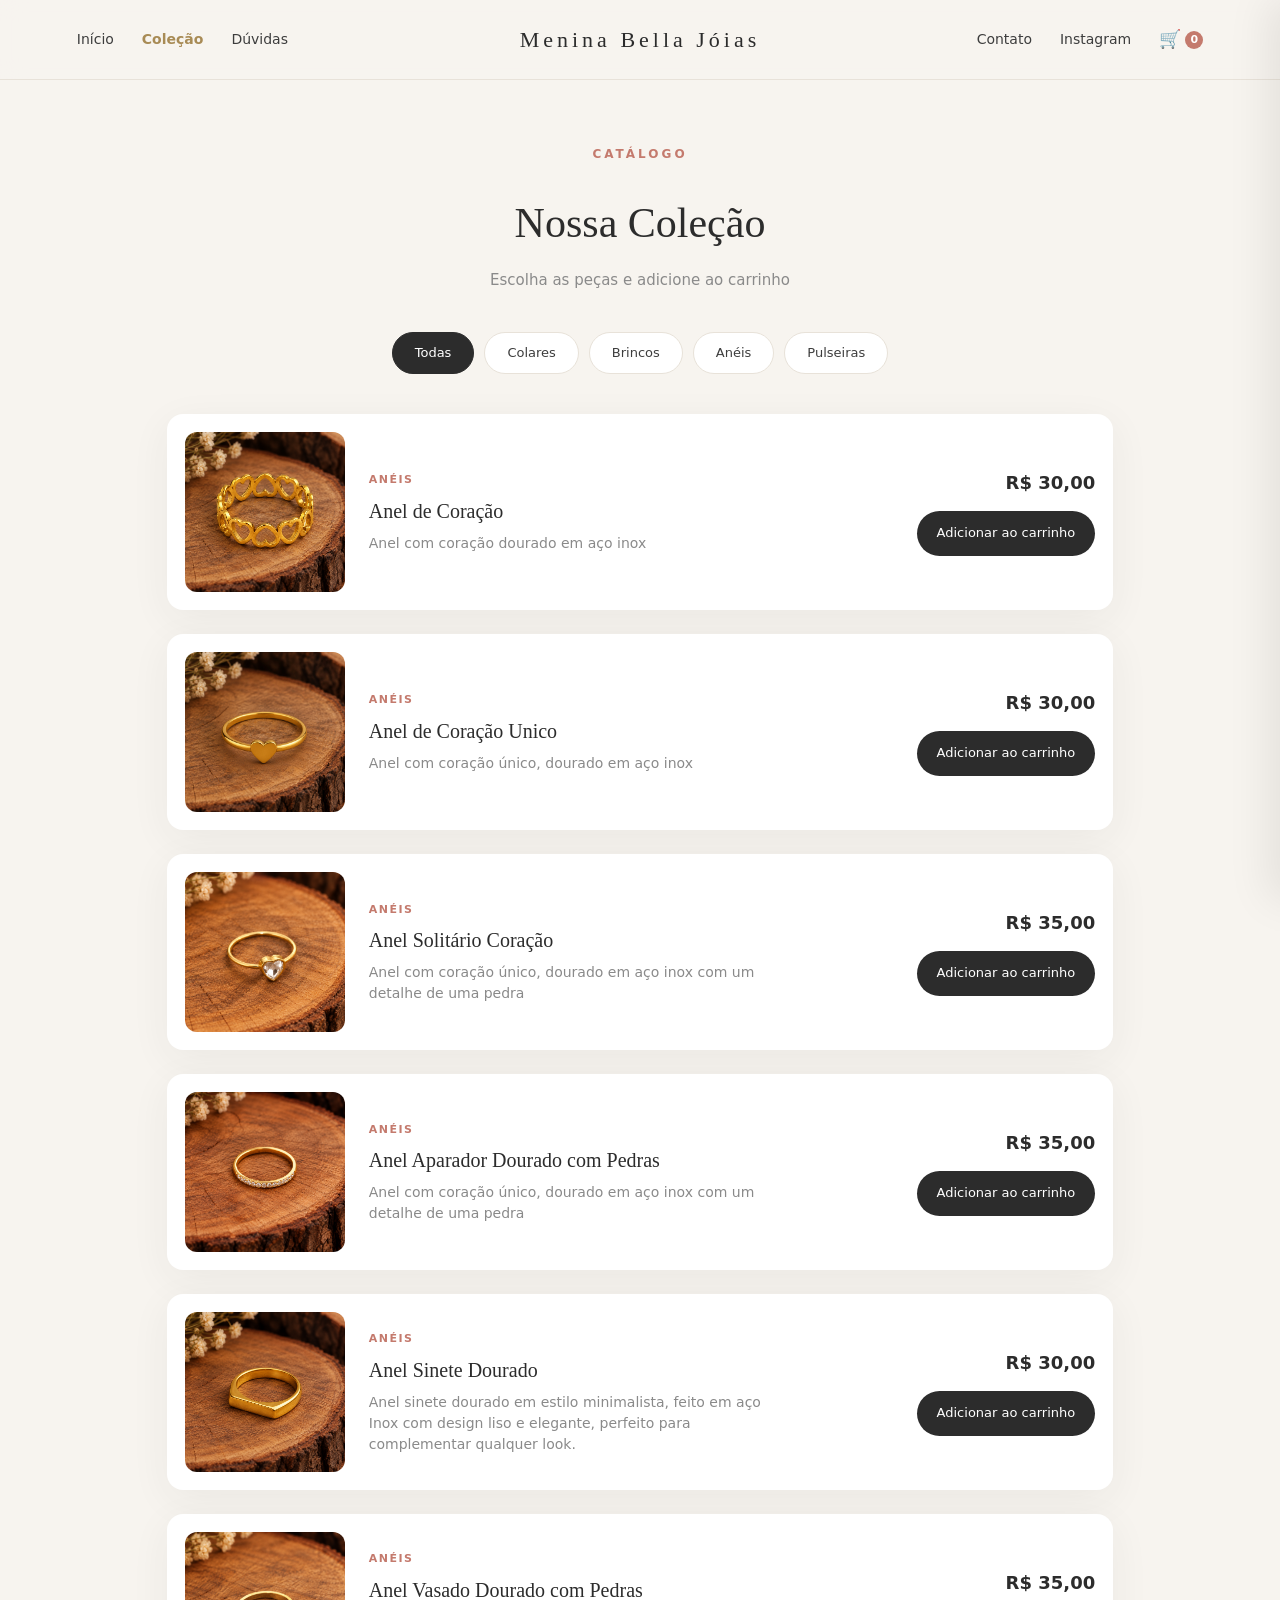
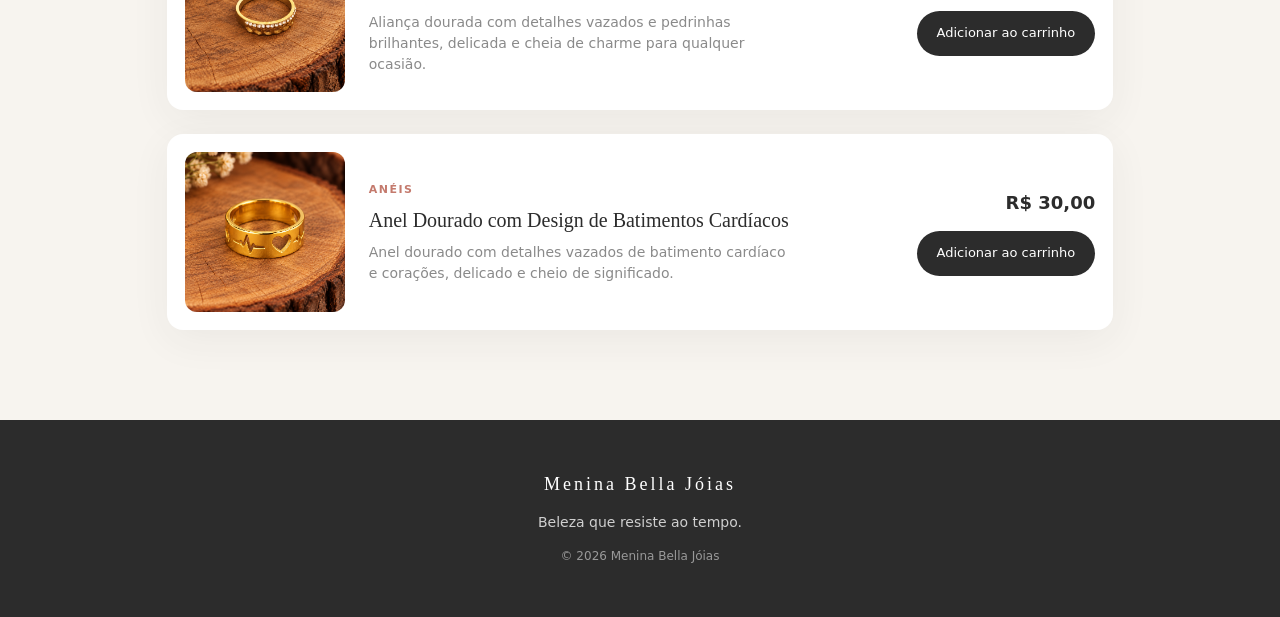
==== commit faf846a3: "Ajuste do site após ajuste pastas" ====
--- a/colecao.html
+++ b/colecao.html
@@ -5,8 +5,8 @@
   <meta name="viewport" content="width=device-width, initial-scale=1.0">
   <meta name="theme-color" content="#f7f4ef">
   <title>Coleção | Menina Bella Jóias</title>
-  <link rel="stylesheet" href="style.css?v=4">
-  <script src="script.js?v=9" defer></script>
+  <link rel="stylesheet" href="style.css?v=5">
+  <script src="script.js?v=10" defer></script>
 </head>
 <body>
   <header class="topo">
--- a/style.css
+++ b/style.css
@@ -232,6 +232,12 @@
   gap: 24px;
 }
 
+.catalogo-status {
+  text-align: center;
+  color: var(--cinza);
+  padding: 40px 16px;
+}
+
 .produto-lista {
   display: grid;
   grid-template-columns: 160px 1fr auto;
